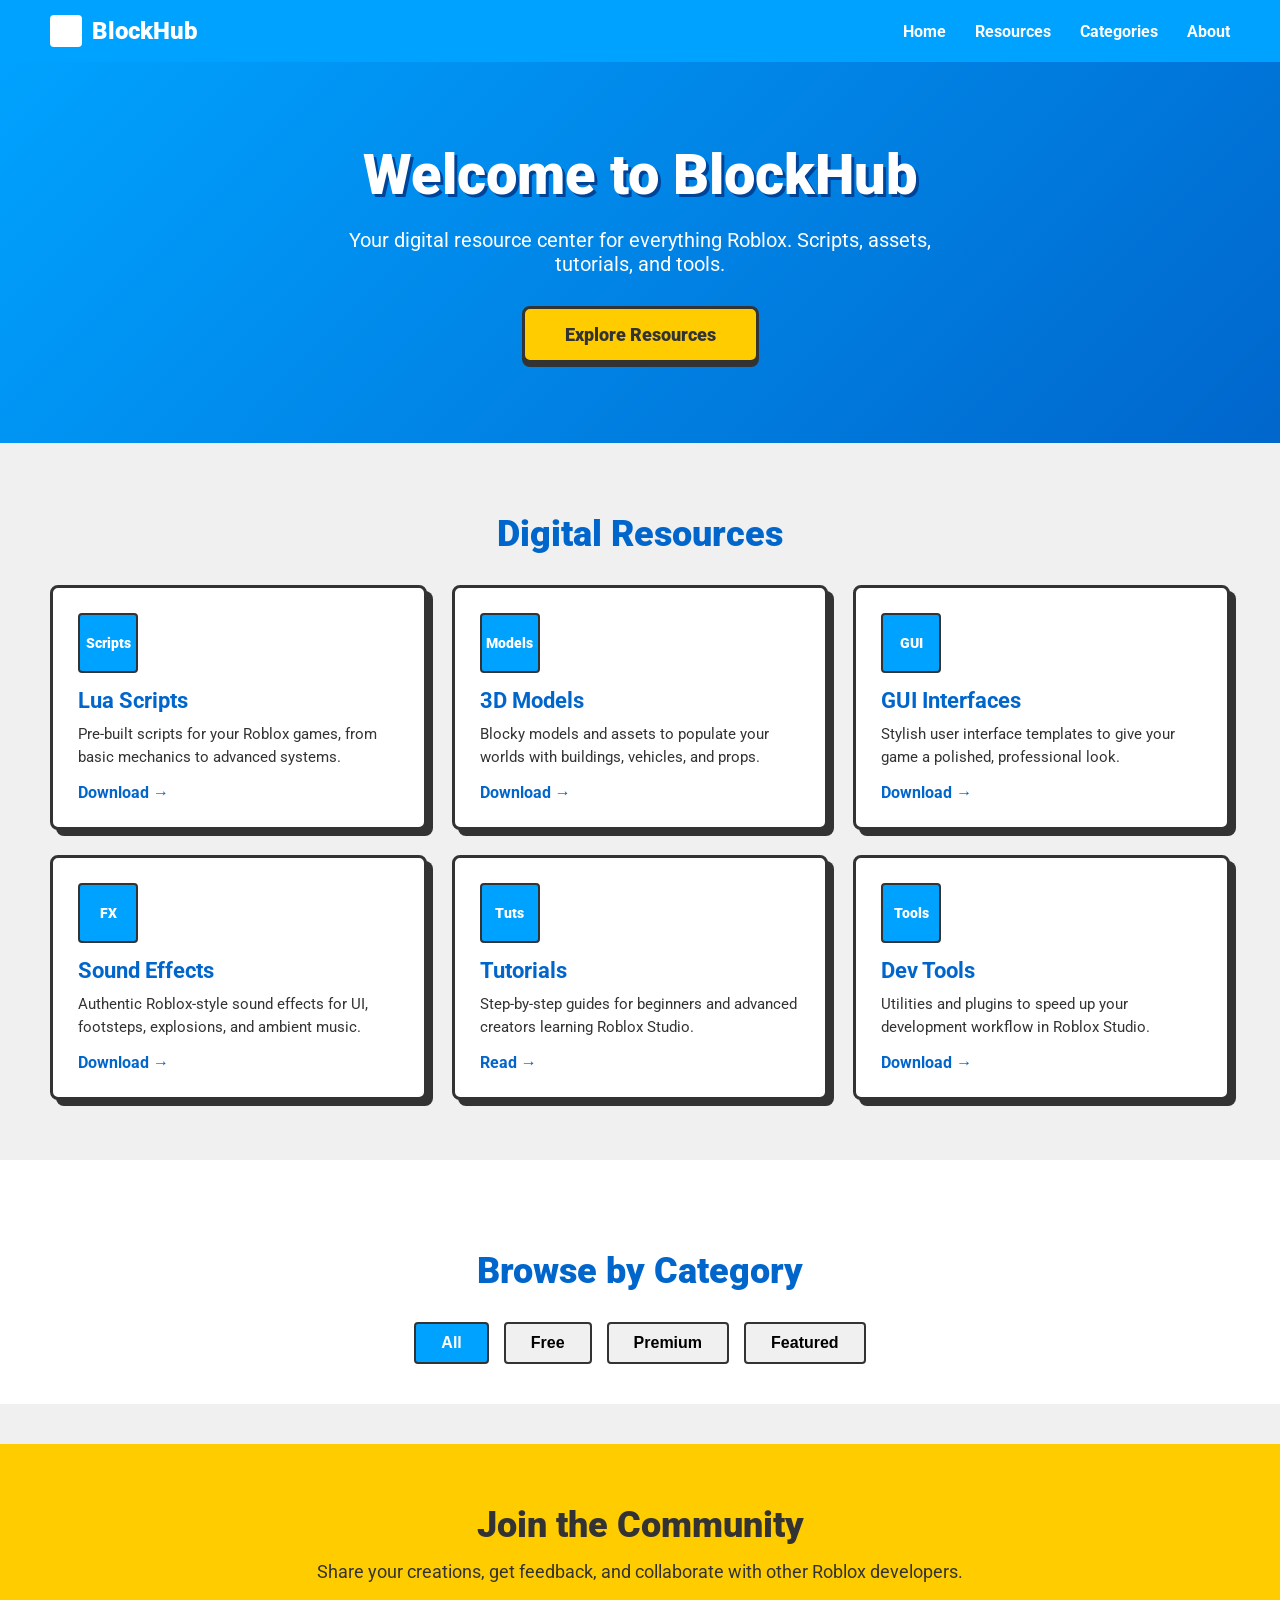
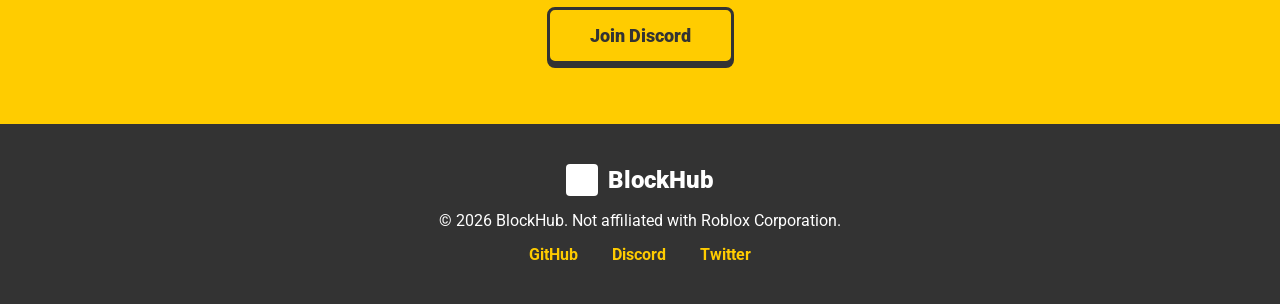
==== index.html @ 0150547b "Initial commit: BlockHub Roblox-themed digital resources website" ====
<!DOCTYPE html>
<html lang="en">
<head>
    <meta charset="UTF-8">
    <meta name="viewport" content="width=device-width, initial-scale=1.0">
    <title>BlockHub - Digital Resources</title>
    <link rel="stylesheet" href="style.css">
    <link href="https://fonts.googleapis.com/css2?family=Roboto:wght@400;700;900&display=swap" rel="stylesheet">
</head>
<body>
    <header class="navbar">
        <div class="logo">
            <div class="block-icon"></div>
            <span>BlockHub</span>
        </div>
        <nav class="nav-links">
            <a href="#home">Home</a>
            <a href="#resources">Resources</a>
            <a href="#categories">Categories</a>
            <a href="#about">About</a>
        </nav>
    </header>

    <section class="hero">
        <div class="hero-content">
            <h1>Welcome to BlockHub</h1>
            <p>Your digital resource center for everything Roblox. Scripts, assets, tutorials, and tools.</p>
            <a href="#resources" class="btn-primary">Explore Resources</a>
        </div>
    </section>

    <section id="resources" class="resources">
        <h2 class="section-title">Digital Resources</h2>
        <div class="resource-grid">
            <div class="resource-card">
                <div class="card-icon">Scripts</div>
                <h3>Lua Scripts</h3>
                <p>Pre-built scripts for your Roblox games, from basic mechanics to advanced systems.</p>
                <a href="#" class="card-link">Download &rarr;</a>
            </div>
            <div class="resource-card">
                <div class="card-icon">Models</div>
                <h3>3D Models</h3>
                <p>Blocky models and assets to populate your worlds with buildings, vehicles, and props.</p>
                <a href="#" class="card-link">Download &rarr;</a>
            </div>
            <div class="resource-card">
                <div class="card-icon">GUI</div>
                <h3>GUI Interfaces</h3>
                <p>Stylish user interface templates to give your game a polished, professional look.</p>
                <a href="#" class="card-link">Download &rarr;</a>
            </div>
            <div class="resource-card">
                <div class="card-icon">FX</div>
                <h3>Sound Effects</h3>
                <p>Authentic Roblox-style sound effects for UI, footsteps, explosions, and ambient music.</p>
                <a href="#" class="card-link">Download &rarr;</a>
            </div>
            <div class="resource-card">
                <div class="card-icon">Tuts</div>
                <h3>Tutorials</h3>
                <p>Step-by-step guides for beginners and advanced creators learning Roblox Studio.</p>
                <a href="#" class="card-link">Read &rarr;</a>
            </div>
            <div class="resource-card">
                <div class="card-icon">Tools</div>
                <h3>Dev Tools</h3>
                <p>Utilities and plugins to speed up your development workflow in Roblox Studio.</p>
                <a href="#" class="card-link">Download &rarr;</a>
            </div>
        </div>
    </section>

    <section id="categories" class="categories">
        <h2 class="section-title">Browse by Category</h2>
        <div class="category-tabs">
            <button class="cat-tab active">All</button>
            <button class="cat-tab">Free</button>
            <button class="cat-tab">Premium</button>
            <button class="cat-tab">Featured</button>
        </div>
    </section>

    <section class="cta">
        <h2>Join the Community</h2>
        <p>Share your creations, get feedback, and collaborate with other Roblox developers.</p>
        <a href="#" class="btn-primary">Join Discord</a>
    </section>

    <footer class="footer">
        <div class="footer-content">
            <div class="logo">
                <div class="block-icon"></div>
                <span>BlockHub</span>
            </div>
            <p>&copy; 2026 BlockHub. Not affiliated with Roblox Corporation.</p>
            <div class="social-links">
                <a href="#">GitHub</a>
                <a href="#">Discord</a>
                <a href="#">Twitter</a>
            </div>
        </div>
    </footer>

    <script src="script.js"></script>
</body>
</html>
---- style.css ----
* {
    margin: 0;
    padding: 0;
    box-sizing: border-box;
}

body {
    font-family: 'Roboto', sans-serif;
    background: #f0f0f0;
    color: #333;
}

/* Navbar */
.navbar {
    background: #00a2ff;
    padding: 15px 50px;
    display: flex;
    justify-content: space-between;
    align-items: center;
    box-shadow: 0 4px 12px rgba(0,0,0,0.2);
}

.logo {
    display: flex;
    align-items: center;
    gap: 10px;
    color: white;
    font-size: 24px;
    font-weight: 900;
}

.block-icon {
    width: 32px;
    height: 32px;
    background: #ffffff;
    border-radius: 4px;
}

.nav-links a {
    color: white;
    text-decoration: none;
    margin-left: 25px;
    font-weight: 700;
    font-size: 16px;
}

.nav-links a:hover {
    text-decoration: underline;
}

/* Hero */
.hero {
    background: linear-gradient(135deg, #00a2ff 0%, #0066cc 100%);
    color: white;
    padding: 80px 50px;
    text-align: center;
}

.hero h1 {
    font-size: 56px;
    margin-bottom: 20px;
    font-weight: 900;
    text-shadow: 3px 3px 0 #004499;
}

.hero p {
    font-size: 20px;
    margin-bottom: 30px;
    max-width: 600px;
    margin-left: auto;
    margin-right: auto;
}

/* Buttons */
.btn-primary {
    display: inline-block;
    background: #ffcc00;
    color: #333;
    padding: 15px 40px;
    text-decoration: none;
    font-weight: 900;
    font-size: 18px;
    border-radius: 8px;
    border: 3px solid #333;
    box-shadow: 0 4px 0 #333;
    transition: transform 0.1s;
}

.btn-primary:hover {
    transform: translateY(2px);
    box-shadow: 0 2px 0 #333;
}

/* Sections */
.section-title {
    text-align: center;
    font-size: 36px;
    margin: 50px 0 30px;
    color: #0066cc;
    font-weight: 900;
}

/* Resources */
.resources {
    padding: 20px 50px 60px;
}

.resource-grid {
    display: grid;
    grid-template-columns: repeat(auto-fit, minmax(280px, 1fr));
    gap: 25px;
    max-width: 1200px;
    margin: 0 auto;
}

.resource-card {
    background: white;
    border: 3px solid #333;
    border-radius: 8px;
    padding: 25px;
    box-shadow: 6px 6px 0 #333;
    transition: transform 0.2s;
}

.resource-card:hover {
    transform: translate(-2px, -2px);
    box-shadow: 8px 8px 0 #333;
}

.card-icon {
    width: 60px;
    height: 60px;
    background: #00a2ff;
    color: white;
    display: flex;
    align-items: center;
    justify-content: center;
    font-weight: 900;
    font-size: 14px;
    border-radius: 4px;
    margin-bottom: 15px;
    border: 2px solid #333;
}

.resource-card h3 {
    font-size: 22px;
    margin-bottom: 10px;
    color: #0066cc;
}

.resource-card p {
    margin-bottom: 15px;
    line-height: 1.5;
    font-size: 15px;
}

.card-link {
    color: #0066cc;
    text-decoration: none;
    font-weight: 700;
}

.card-link:hover {
    text-decoration: underline;
}

/* Categories */
.categories {
    padding: 40px 50px;
    background: white;
    text-align: center;
}

.category-tabs {
    display: flex;
    justify-content: center;
    gap: 15px;
    flex-wrap: wrap;
}

.cat-tab {
    padding: 10px 25px;
    border: 2px solid #333;
    background: #f0f0f0;
    font-weight: 700;
    font-size: 16px;
    border-radius: 4px;
    cursor: pointer;
    transition: all 0.2s;
}

.cat-tab:hover {
    background: #00a2ff;
    color: white;
}

.cat-tab.active {
    background: #00a2ff;
    color: white;
}

/* CTA */
.cta {
    background: #ffcc00;
    padding: 60px 50px;
    text-align: center;
    margin-top: 40px;
}

.cta h2 {
    font-size: 36px;
    margin-bottom: 15px;
    color: #333;
    font-weight: 900;
}

.cta p {
    margin-bottom: 25px;
    font-size: 18px;
    color: #333;
}

/* Footer */
.footer {
    background: #333;
    color: white;
    padding: 40px 50px;
    text-align: center;
}

.footer-content {
    max-width: 1200px;
    margin: 0 auto;
}

.footer .logo {
    justify-content: center;
    margin-bottom: 15px;
}

.footer p {
    margin-bottom: 15px;
}

.social-links a {
    color: #ffcc00;
    text-decoration: none;
    margin: 0 15px;
    font-weight: 700;
}

.social-links a:hover {
    text-decoration: underline;
}
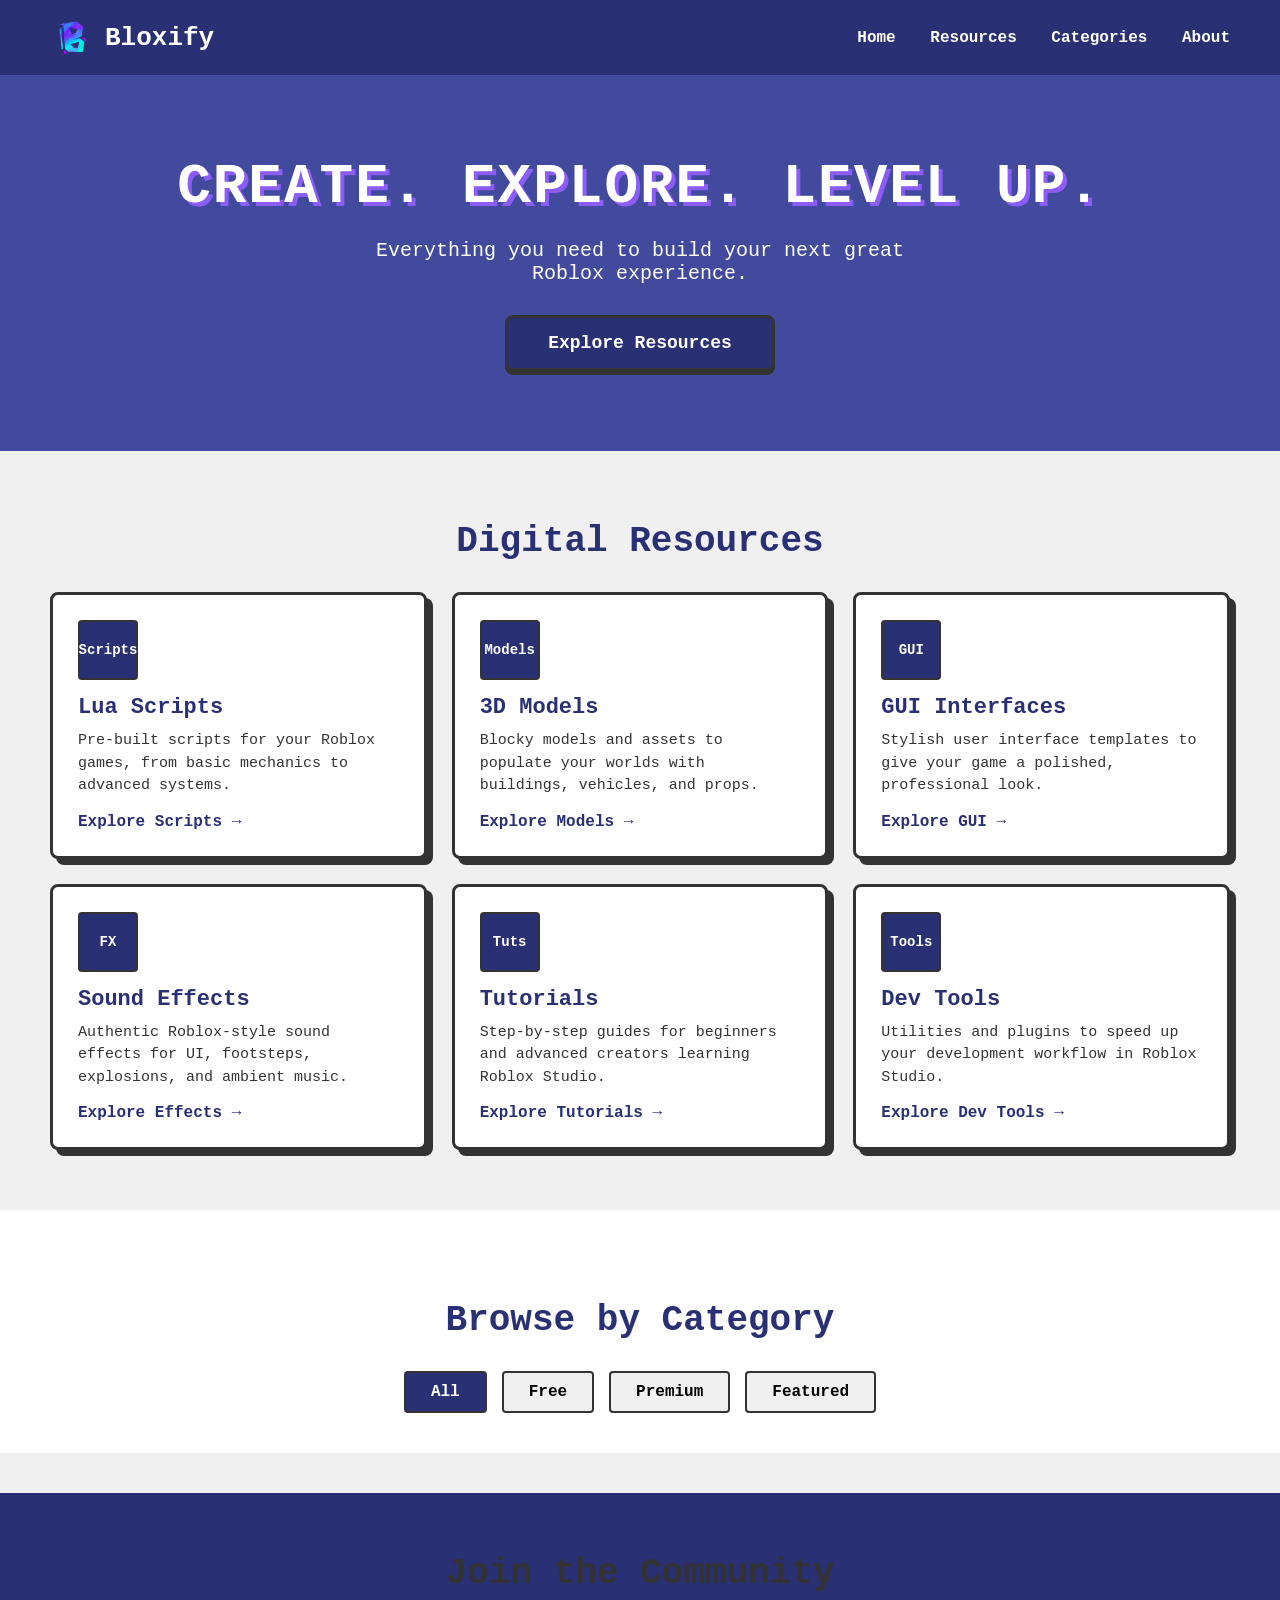
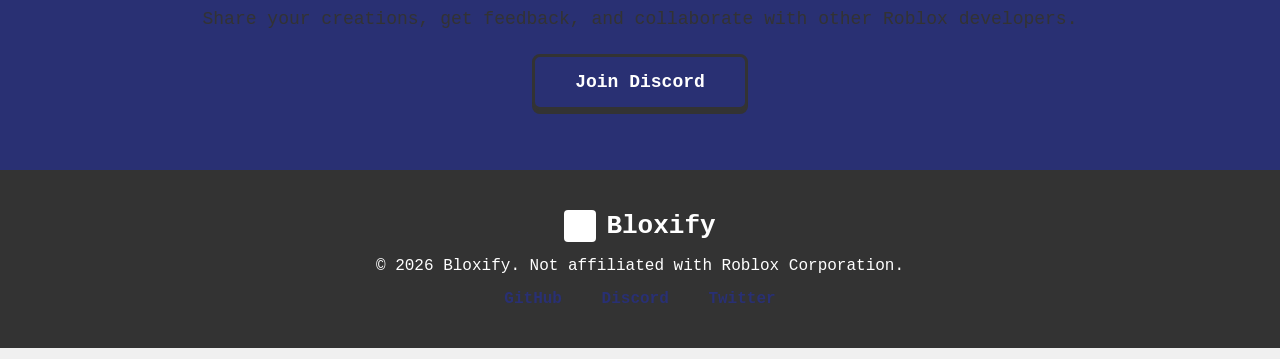
==== commit dc3965f8: "save current website changes" ====
--- a/index.html
+++ b/index.html
@@ -3,16 +3,17 @@
 <head>
     <meta charset="UTF-8">
     <meta name="viewport" content="width=device-width, initial-scale=1.0">
-    <title>BlockHub - Digital Resources</title>
+    <title>Bloxify - Digital Resources</title>
     <link rel="stylesheet" href="style.css">
     <link href="https://fonts.googleapis.com/css2?family=Roboto:wght@400;700;900&display=swap" rel="stylesheet">
+    <link rel="stylesheet" href="../style.css">
 </head>
 <body>
     <header class="navbar">
-        <div class="logo">
-            <div class="block-icon"></div>
-            <span>BlockHub</span>
-        </div>
+<div class="logo">
+    <img src="images/bloxify-logo.png" alt="Bloxify Logo">
+    <span>Bloxify</span>
+</div>
         <nav class="nav-links">
             <a href="#home">Home</a>
             <a href="#resources">Resources</a>
@@ -23,8 +24,12 @@
 
     <section class="hero">
         <div class="hero-content">
-            <h1>Welcome to BlockHub</h1>
-            <p>Your digital resource center for everything Roblox. Scripts, assets, tutorials, and tools.</p>
+           <h1>CREATE. EXPLORE. LEVEL UP.</h1>
+<p>
+    Everything you need to build your next
+    great Roblox experience.
+</p> 
+           
             <a href="#resources" class="btn-primary">Explore Resources</a>
         </div>
     </section>
@@ -32,41 +37,44 @@
     <section id="resources" class="resources">
         <h2 class="section-title">Digital Resources</h2>
         <div class="resource-grid">
-            <div class="resource-card">
-                <div class="card-icon">Scripts</div>
-                <h3>Lua Scripts</h3>
-                <p>Pre-built scripts for your Roblox games, from basic mechanics to advanced systems.</p>
-                <a href="#" class="card-link">Download &rarr;</a>
-            </div>
-            <div class="resource-card">
+            
+<div class="resource-card">
+    <div class="card-icon">Scripts</div>
+    <h3>Lua Scripts</h3>
+    <p>Pre-built scripts for your Roblox games, from basic mechanics to advanced systems.</p>
+    <a href="resources/scripts.html" class="card-link">Explore Scripts &rarr;</a>
+</div>
+
+        <div class="resource-card">
                 <div class="card-icon">Models</div>
                 <h3>3D Models</h3>
                 <p>Blocky models and assets to populate your worlds with buildings, vehicles, and props.</p>
-                <a href="#" class="card-link">Download &rarr;</a>
+                <a href="resources/models.html" class="card-link">Explore Models &rarr;</a>
             </div>
             <div class="resource-card">
                 <div class="card-icon">GUI</div>
                 <h3>GUI Interfaces</h3>
                 <p>Stylish user interface templates to give your game a polished, professional look.</p>
-                <a href="#" class="card-link">Download &rarr;</a>
+               <a href="resources/gui.html" class="card-link">Explore GUI &rarr;</a>
             </div>
             <div class="resource-card">
                 <div class="card-icon">FX</div>
                 <h3>Sound Effects</h3>
                 <p>Authentic Roblox-style sound effects for UI, footsteps, explosions, and ambient music.</p>
-                <a href="#" class="card-link">Download &rarr;</a>
+               <a href="resources/effects.html" class="card-link">Explore Effects &rarr;</a>
+
             </div>
             <div class="resource-card">
                 <div class="card-icon">Tuts</div>
                 <h3>Tutorials</h3>
                 <p>Step-by-step guides for beginners and advanced creators learning Roblox Studio.</p>
-                <a href="#" class="card-link">Read &rarr;</a>
+<a href="resources/tutorials.html" class="card-link">Explore Tutorials &rarr;</a>
             </div>
             <div class="resource-card">
                 <div class="card-icon">Tools</div>
                 <h3>Dev Tools</h3>
                 <p>Utilities and plugins to speed up your development workflow in Roblox Studio.</p>
-                <a href="#" class="card-link">Download &rarr;</a>
+                <a href="resources/devtools.html" class="card-link">Explore Dev Tools &rarr;</a>
             </div>
         </div>
     </section>
@@ -91,9 +99,9 @@
         <div class="footer-content">
             <div class="logo">
                 <div class="block-icon"></div>
-                <span>BlockHub</span>
+                <span>Bloxify</span>
             </div>
-            <p>&copy; 2026 BlockHub. Not affiliated with Roblox Corporation.</p>
+            <p>&copy; 2026 Bloxify. Not affiliated with Roblox Corporation.</p>
             <div class="social-links">
                 <a href="#">GitHub</a>
                 <a href="#">Discord</a>
--- a/style.css
+++ b/style.css
@@ -12,7 +12,7 @@
 
 /* Navbar */
 .navbar {
-    background: #00a2ff;
+    background: #293073;
     padding: 15px 50px;
     display: flex;
     justify-content: space-between;
@@ -50,7 +50,7 @@
 
 /* Hero */
 .hero {
-    background: linear-gradient(135deg, #00a2ff 0%, #0066cc 100%);
+    background: linear-gradient(135deg, #414a9c 0%, #414a9c 100%);
     color: white;
     padding: 80px 50px;
     text-align: center;
@@ -60,7 +60,9 @@
     font-size: 56px;
     margin-bottom: 20px;
     font-weight: 900;
-    text-shadow: 3px 3px 0 #004499;
+    color: #ffffff;
+    text-shadow: 4px 4px 0 #8B5CF6;
+    letter-spacing: 2px;
 }
 
 .hero p {
@@ -74,8 +76,8 @@
 /* Buttons */
 .btn-primary {
     display: inline-block;
-    background: #ffcc00;
-    color: #333;
+    background: #293073;
+    color: #ffffff;
     padding: 15px 40px;
     text-decoration: none;
     font-weight: 900;
@@ -96,7 +98,7 @@
     text-align: center;
     font-size: 36px;
     margin: 50px 0 30px;
-    color: #0066cc;
+    color: #293073;
     font-weight: 900;
 }
 
@@ -130,7 +132,7 @@
 .card-icon {
     width: 60px;
     height: 60px;
-    background: #00a2ff;
+    background: #293073;
     color: white;
     display: flex;
     align-items: center;
@@ -145,7 +147,7 @@
 .resource-card h3 {
     font-size: 22px;
     margin-bottom: 10px;
-    color: #0066cc;
+    color: #293073;
 }
 
 .resource-card p {
@@ -155,7 +157,7 @@
 }
 
 .card-link {
-    color: #0066cc;
+    color: #293073;
     text-decoration: none;
     font-weight: 700;
 }
@@ -190,18 +192,18 @@
 }
 
 .cat-tab:hover {
-    background: #00a2ff;
+    background: #293073;
     color: white;
 }
 
 .cat-tab.active {
-    background: #00a2ff;
+    background: #293073;
     color: white;
 }
 
 /* CTA */
 .cta {
-    background: #ffcc00;
+    background: #293073;
     padding: 60px 50px;
     text-align: center;
     margin-top: 40px;
@@ -243,7 +245,7 @@
 }
 
 .social-links a {
-    color: #ffcc00;
+    color: #293073;
     text-decoration: none;
     margin: 0 15px;
     font-weight: 700;
@@ -251,4 +253,34 @@
 
 .social-links a:hover {
     text-decoration: underline;
+}
+
+.logo {
+    display: flex;
+    align-items: center;
+    gap: 10px;
+}
+
+.logo img {
+    width: 45px;
+    height: 45px;
+    object-fit: contain;
+}
+
+.logo span {
+    font-size: 26px;
+    font-weight: 900;
+}
+
+@import url('https://fonts.googleapis.com/css2?family=Oxanium:wght@400;500;600;700;800&display=swap');
+
+* {
+    font-family: 'Oxanium', Monospace !important;
+}
+
+button,
+input,
+select,
+textarea {
+    font-family: 'Oxanium', Monospace !important;
 }
--- a/style.css
+++ b/style.css
@@ -12,7 +12,7 @@
 
 /* Navbar */
 .navbar {
-    background: #00a2ff;
+    background: #293073;
     padding: 15px 50px;
     display: flex;
     justify-content: space-between;
@@ -50,7 +50,7 @@
 
 /* Hero */
 .hero {
-    background: linear-gradient(135deg, #00a2ff 0%, #0066cc 100%);
+    background: linear-gradient(135deg, #414a9c 0%, #414a9c 100%);
     color: white;
     padding: 80px 50px;
     text-align: center;
@@ -60,7 +60,9 @@
     font-size: 56px;
     margin-bottom: 20px;
     font-weight: 900;
-    text-shadow: 3px 3px 0 #004499;
+    color: #ffffff;
+    text-shadow: 4px 4px 0 #8B5CF6;
+    letter-spacing: 2px;
 }
 
 .hero p {
@@ -74,8 +76,8 @@
 /* Buttons */
 .btn-primary {
     display: inline-block;
-    background: #ffcc00;
-    color: #333;
+    background: #293073;
+    color: #ffffff;
     padding: 15px 40px;
     text-decoration: none;
     font-weight: 900;
@@ -96,7 +98,7 @@
     text-align: center;
     font-size: 36px;
     margin: 50px 0 30px;
-    color: #0066cc;
+    color: #293073;
     font-weight: 900;
 }
 
@@ -130,7 +132,7 @@
 .card-icon {
     width: 60px;
     height: 60px;
-    background: #00a2ff;
+    background: #293073;
     color: white;
     display: flex;
     align-items: center;
@@ -145,7 +147,7 @@
 .resource-card h3 {
     font-size: 22px;
     margin-bottom: 10px;
-    color: #0066cc;
+    color: #293073;
 }
 
 .resource-card p {
@@ -155,7 +157,7 @@
 }
 
 .card-link {
-    color: #0066cc;
+    color: #293073;
     text-decoration: none;
     font-weight: 700;
 }
@@ -190,18 +192,18 @@
 }
 
 .cat-tab:hover {
-    background: #00a2ff;
+    background: #293073;
     color: white;
 }
 
 .cat-tab.active {
-    background: #00a2ff;
+    background: #293073;
     color: white;
 }
 
 /* CTA */
 .cta {
-    background: #ffcc00;
+    background: #293073;
     padding: 60px 50px;
     text-align: center;
     margin-top: 40px;
@@ -243,7 +245,7 @@
 }
 
 .social-links a {
-    color: #ffcc00;
+    color: #293073;
     text-decoration: none;
     margin: 0 15px;
     font-weight: 700;
@@ -251,4 +253,34 @@
 
 .social-links a:hover {
     text-decoration: underline;
+}
+
+.logo {
+    display: flex;
+    align-items: center;
+    gap: 10px;
+}
+
+.logo img {
+    width: 45px;
+    height: 45px;
+    object-fit: contain;
+}
+
+.logo span {
+    font-size: 26px;
+    font-weight: 900;
+}
+
+@import url('https://fonts.googleapis.com/css2?family=Oxanium:wght@400;500;600;700;800&display=swap');
+
+* {
+    font-family: 'Oxanium', Monospace !important;
+}
+
+button,
+input,
+select,
+textarea {
+    font-family: 'Oxanium', Monospace !important;
 }
